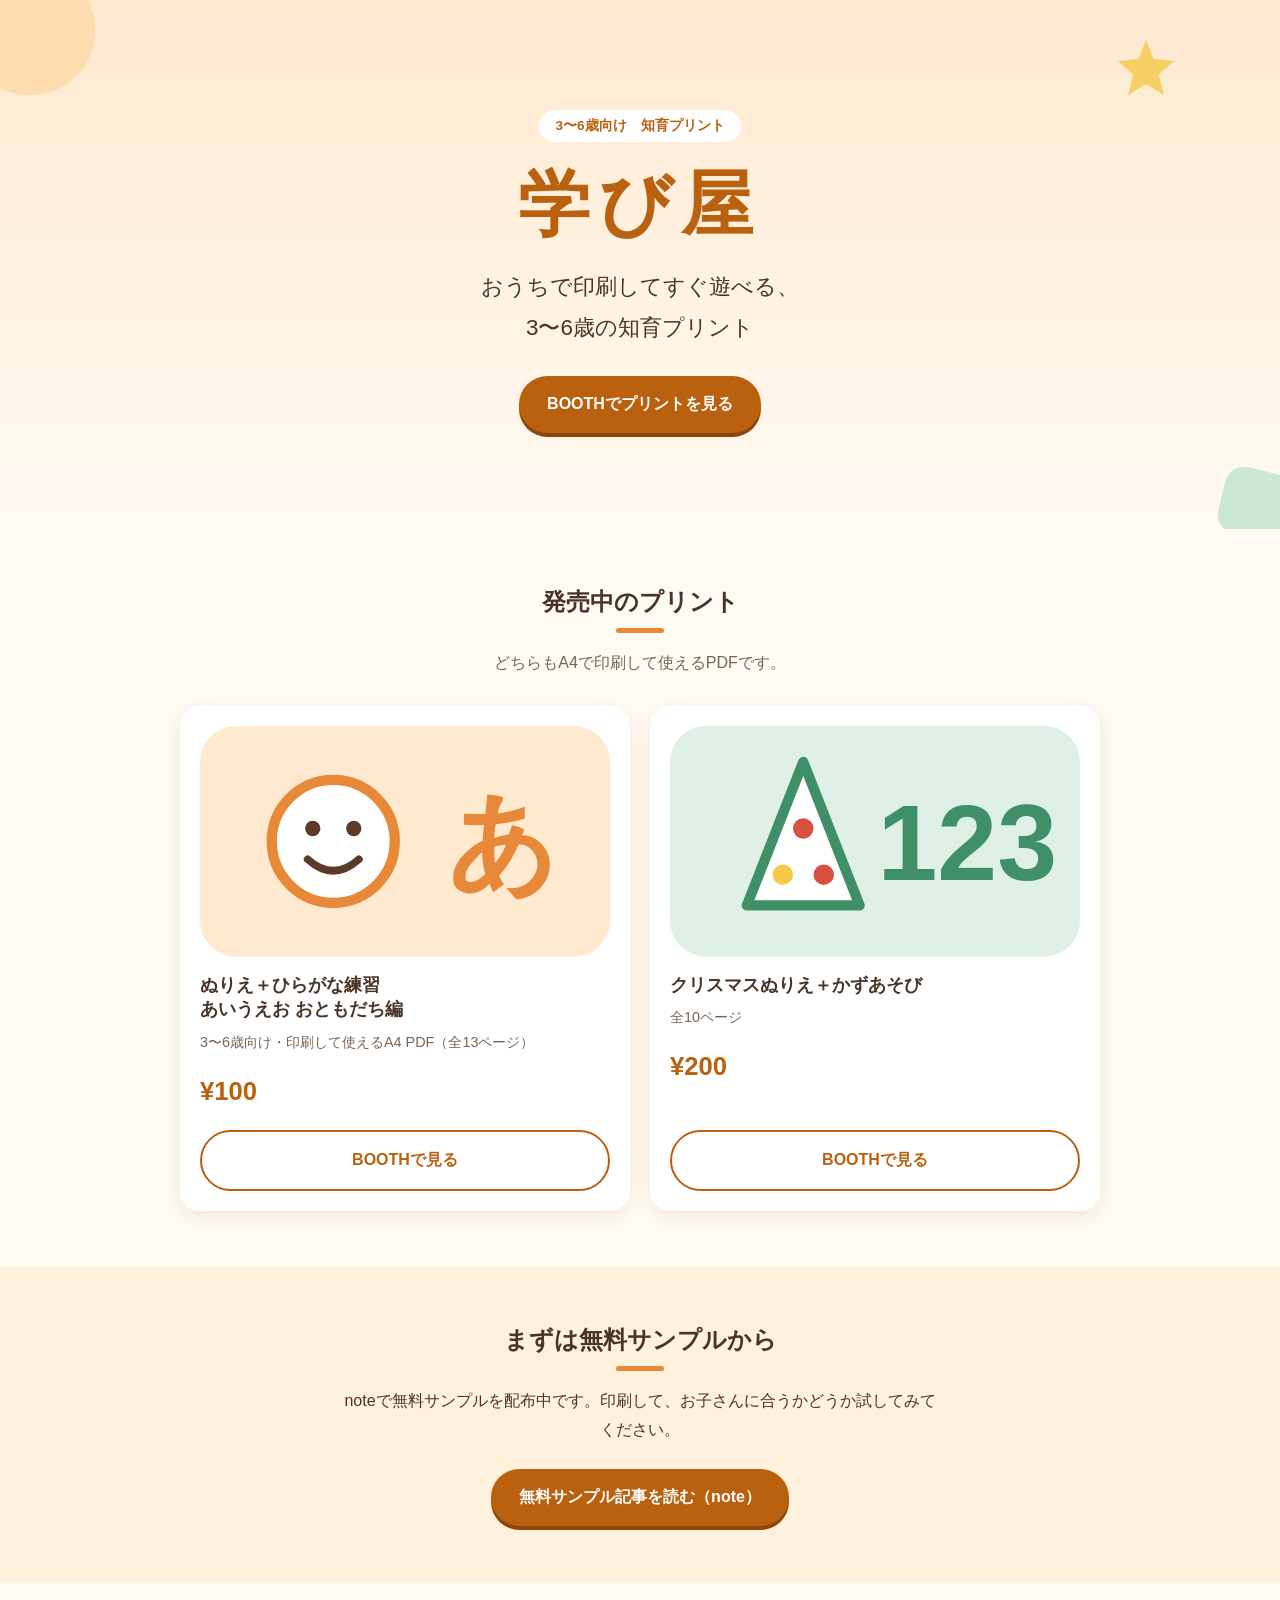
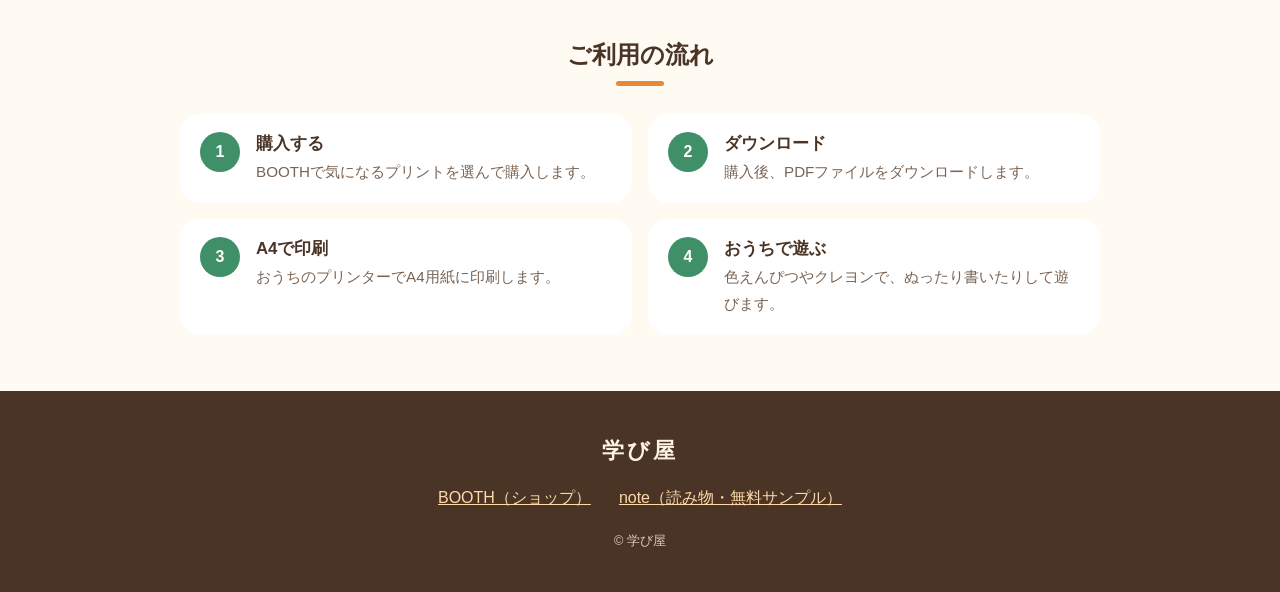
==== index.html @ bd96c27e "Manabiya intro site built by Claude Code, verified by Sunny (2026-11-06)" ====
<!DOCTYPE html>
<html lang="ja">
<head>
<meta charset="utf-8">
<meta name="viewport" content="width=device-width, initial-scale=1">
<title>学び屋｜おうちで印刷してすぐ遊べる、3〜6歳の知育プリント</title>
<meta name="description" content="学び屋は、おうちで印刷して使える3〜6歳向け知育プリントの小さなダウンロードショップです。販売はBOOTH、無料サンプルはnoteで公開中。">
<link rel="stylesheet" href="style.css">
</head>
<body>

<header class="hero">
  <svg class="deco deco-a" viewBox="0 0 120 120" aria-hidden="true"><circle cx="60" cy="60" r="56" fill="#ffd9a8"/></svg>
  <svg class="deco deco-b" viewBox="0 0 100 100" aria-hidden="true"><path d="M50 6l12 30 32 3-24 21 8 32-28-17-28 17 8-32L6 39l32-3z" fill="#f7c948"/></svg>
  <svg class="deco deco-c" viewBox="0 0 100 100" aria-hidden="true"><rect x="12" y="12" width="76" height="76" rx="22" fill="#bfe3d0"/></svg>
  <div class="wrap hero-inner">
    <p class="eyebrow">3〜6歳向け　知育プリント</p>
    <h1><span class="brand">学び屋</span></h1>
    <p class="lead">おうちで印刷してすぐ遊べる、<br>3〜6歳の知育プリント</p>
    <a class="btn btn-primary" href="https://manabiya.booth.pm">BOOTHでプリントを見る</a>
  </div>
</header>

<main>
  <section class="section" id="products">
    <div class="wrap">
      <h2>発売中のプリント</h2>
      <p class="section-note">どちらもA4で印刷して使えるPDFです。</p>
      <div class="cards">
        <article class="card">
          <svg class="card-art" viewBox="0 0 160 90" aria-hidden="true">
            <rect width="160" height="90" rx="14" fill="#ffe9cf"/>
            <circle cx="52" cy="45" r="24" fill="#fff" stroke="#e8893a" stroke-width="4"/>
            <circle cx="44" cy="40" r="3" fill="#5b3a29"/><circle cx="60" cy="40" r="3" fill="#5b3a29"/>
            <path d="M42 52q10 9 20 0" fill="none" stroke="#5b3a29" stroke-width="3" stroke-linecap="round"/>
            <text x="118" y="60" font-size="42" text-anchor="middle" fill="#e8893a" font-weight="700">あ</text>
          </svg>
          <h3>ぬりえ＋ひらがな練習<br>あいうえお おともだち編</h3>
          <p class="meta">3〜6歳向け・印刷して使えるA4 PDF（全13ページ）</p>
          <p class="price">¥100</p>
          <a class="btn btn-secondary" href="https://manabiya.booth.pm/items/9060017">BOOTHで見る</a>
        </article>
        <article class="card">
          <svg class="card-art" viewBox="0 0 160 90" aria-hidden="true">
            <rect width="160" height="90" rx="14" fill="#dff1e7"/>
            <path d="M52 14l22 56H30z" fill="#fff" stroke="#3f8f68" stroke-width="4" stroke-linejoin="round"/>
            <circle cx="52" cy="40" r="4" fill="#d8503f"/><circle cx="44" cy="58" r="4" fill="#f7c948"/><circle cx="60" cy="58" r="4" fill="#d8503f"/>
            <text x="116" y="60" font-size="42" text-anchor="middle" fill="#3f8f68" font-weight="700">123</text>
          </svg>
          <h3>クリスマスぬりえ＋かずあそび</h3>
          <p class="meta">全10ページ</p>
          <p class="price">¥200</p>
          <a class="btn btn-secondary" href="https://manabiya.booth.pm/items/9076817">BOOTHで見る</a>
        </article>
      </div>
    </div>
  </section>

  <section class="section sample" id="sample">
    <div class="wrap narrow">
      <h2>まずは無料サンプルから</h2>
      <p>noteで無料サンプルを配布中です。印刷して、お子さんに合うかどうか試してみてください。</p>
      <a class="btn btn-primary" href="https://note.com/manabiya_print/n/na28b91ef5f6b">無料サンプル記事を読む（note）</a>
    </div>
  </section>

  <section class="section" id="howto">
    <div class="wrap">
      <h2>ご利用の流れ</h2>
      <ol class="steps">
        <li><span class="num">1</span><div><h3>購入する</h3><p>BOOTHで気になるプリントを選んで購入します。</p></div></li>
        <li><span class="num">2</span><div><h3>ダウンロード</h3><p>購入後、PDFファイルをダウンロードします。</p></div></li>
        <li><span class="num">3</span><div><h3>A4で印刷</h3><p>おうちのプリンターでA4用紙に印刷します。</p></div></li>
        <li><span class="num">4</span><div><h3>おうちで遊ぶ</h3><p>色えんぴつやクレヨンで、ぬったり書いたりして遊びます。</p></div></li>
      </ol>
    </div>
  </section>
</main>

<footer class="footer">
  <div class="wrap">
    <p class="brand foot-brand">学び屋</p>
    <ul class="foot-links">
      <li><a href="https://manabiya.booth.pm">BOOTH（ショップ）</a></li>
      <li><a href="https://note.com/manabiya_print">note（読み物・無料サンプル）</a></li>
    </ul>
    <p class="copy">© 学び屋</p>
  </div>
</footer>

</body>
</html>
---- style.css ----
:root{
  --bg:#fffaf2; --ink:#4a3426; --muted:#7a6454;
  --orange:#e8893a; --orange-d:#b9610f; --green:#3f8f68; --cream:#fff1dc;
  --radius:20px;
}
*{box-sizing:border-box}
html{-webkit-text-size-adjust:100%}
body{
  margin:0; background:var(--bg); color:var(--ink);
  font-family:"Hiragino Maru Gothic ProN","Hiragino Sans","BIZ UDPGothic","Yu Gothic","Meiryo",sans-serif;
  line-height:1.8; font-size:16px;
}
.wrap{max-width:960px; margin:0 auto; padding:0 20px}
.narrow{max-width:640px; text-align:center}
h1,h2,h3{line-height:1.4; margin:0}
a{color:inherit}

/* hero */
.hero{position:relative; overflow:hidden; background:linear-gradient(180deg,#ffe9cf 0%,var(--bg) 100%); padding:72px 0 64px; text-align:center}
.hero-inner{position:relative; z-index:1}
.eyebrow{display:inline-block; margin:0 0 12px; padding:4px 16px; border-radius:999px; background:#fff; color:var(--orange-d); font-size:.85rem; font-weight:700}
.brand{font-weight:800; letter-spacing:.12em}
h1 .brand{font-size:3.2rem; color:var(--orange-d)}
.lead{font-size:1.15rem; margin:12px 0 28px}
.deco{position:absolute; opacity:.8}
.deco-a{width:140px; top:-40px; left:-40px}
.deco-b{width:64px; top:36px; right:8%}
.deco-c{width:90px; bottom:-20px; right:-20px; transform:rotate(14deg)}

/* buttons */
.btn{display:inline-block; padding:14px 28px; border-radius:999px; font-weight:700; text-decoration:none; text-align:center; min-height:48px; transition:transform .15s, box-shadow .15s}
.btn:hover{transform:translateY(-2px)}
.btn:focus-visible{outline:3px solid var(--ink); outline-offset:3px}
.btn-primary{background:var(--orange-d); color:#fff; box-shadow:0 4px 0 #8a4709}
.btn-secondary{background:#fff; color:var(--orange-d); border:2px solid var(--orange-d)}

/* sections */
.section{padding:56px 0}
h2{font-size:1.5rem; text-align:center; margin-bottom:8px}
h2::after{content:""; display:block; width:48px; height:5px; border-radius:3px; background:var(--orange); margin:10px auto 0}
.section-note{text-align:center; color:var(--muted); margin:16px 0 28px}

.cards{display:grid; gap:20px; grid-template-columns:1fr}
.card{background:#fff; border-radius:var(--radius); padding:20px; box-shadow:0 6px 18px rgba(120,80,40,.1); display:flex; flex-direction:column; gap:8px}
.card-art{width:100%; height:auto; border-radius:14px}
.card h3{font-size:1.1rem; margin-top:8px}
.meta{margin:0; color:var(--muted); font-size:.9rem}
.price{margin:4px 0 8px; font-size:1.6rem; font-weight:800; color:var(--orange-d)}
.card .btn{margin-top:auto}

.sample{background:var(--cream)}
.sample p{margin:16px 0 24px}

.steps{list-style:none; padding:0; margin:28px 0 0; display:grid; gap:16px}
.steps li{display:flex; gap:16px; align-items:flex-start; background:#fff; border-radius:var(--radius); padding:18px 20px}
.num{flex:none; width:40px; height:40px; border-radius:50%; background:var(--green); color:#fff; font-weight:800; display:grid; place-items:center}
.steps h3{font-size:1.05rem}
.steps p{margin:2px 0 0; color:var(--muted); font-size:.95rem}

/* footer */
.footer{background:var(--ink); color:#fff3e3; padding:40px 0; text-align:center}
.foot-brand{font-size:1.4rem; margin:0 0 12px}
.foot-links{list-style:none; padding:0; margin:0 0 16px; display:flex; flex-direction:column; gap:8px}
.foot-links a{color:#ffd9a8}
.copy{margin:0; font-size:.8rem; opacity:.8}

@media (min-width:720px){
  .hero{padding:110px 0 96px}
  h1 .brand{font-size:4.5rem}
  .lead{font-size:1.4rem}
  .cards{grid-template-columns:1fr 1fr}
  .steps{grid-template-columns:1fr 1fr}
  .foot-links{flex-direction:row; justify-content:center; gap:28px}
}
@media (prefers-reduced-motion:reduce){.btn{transition:none}.btn:hover{transform:none}}
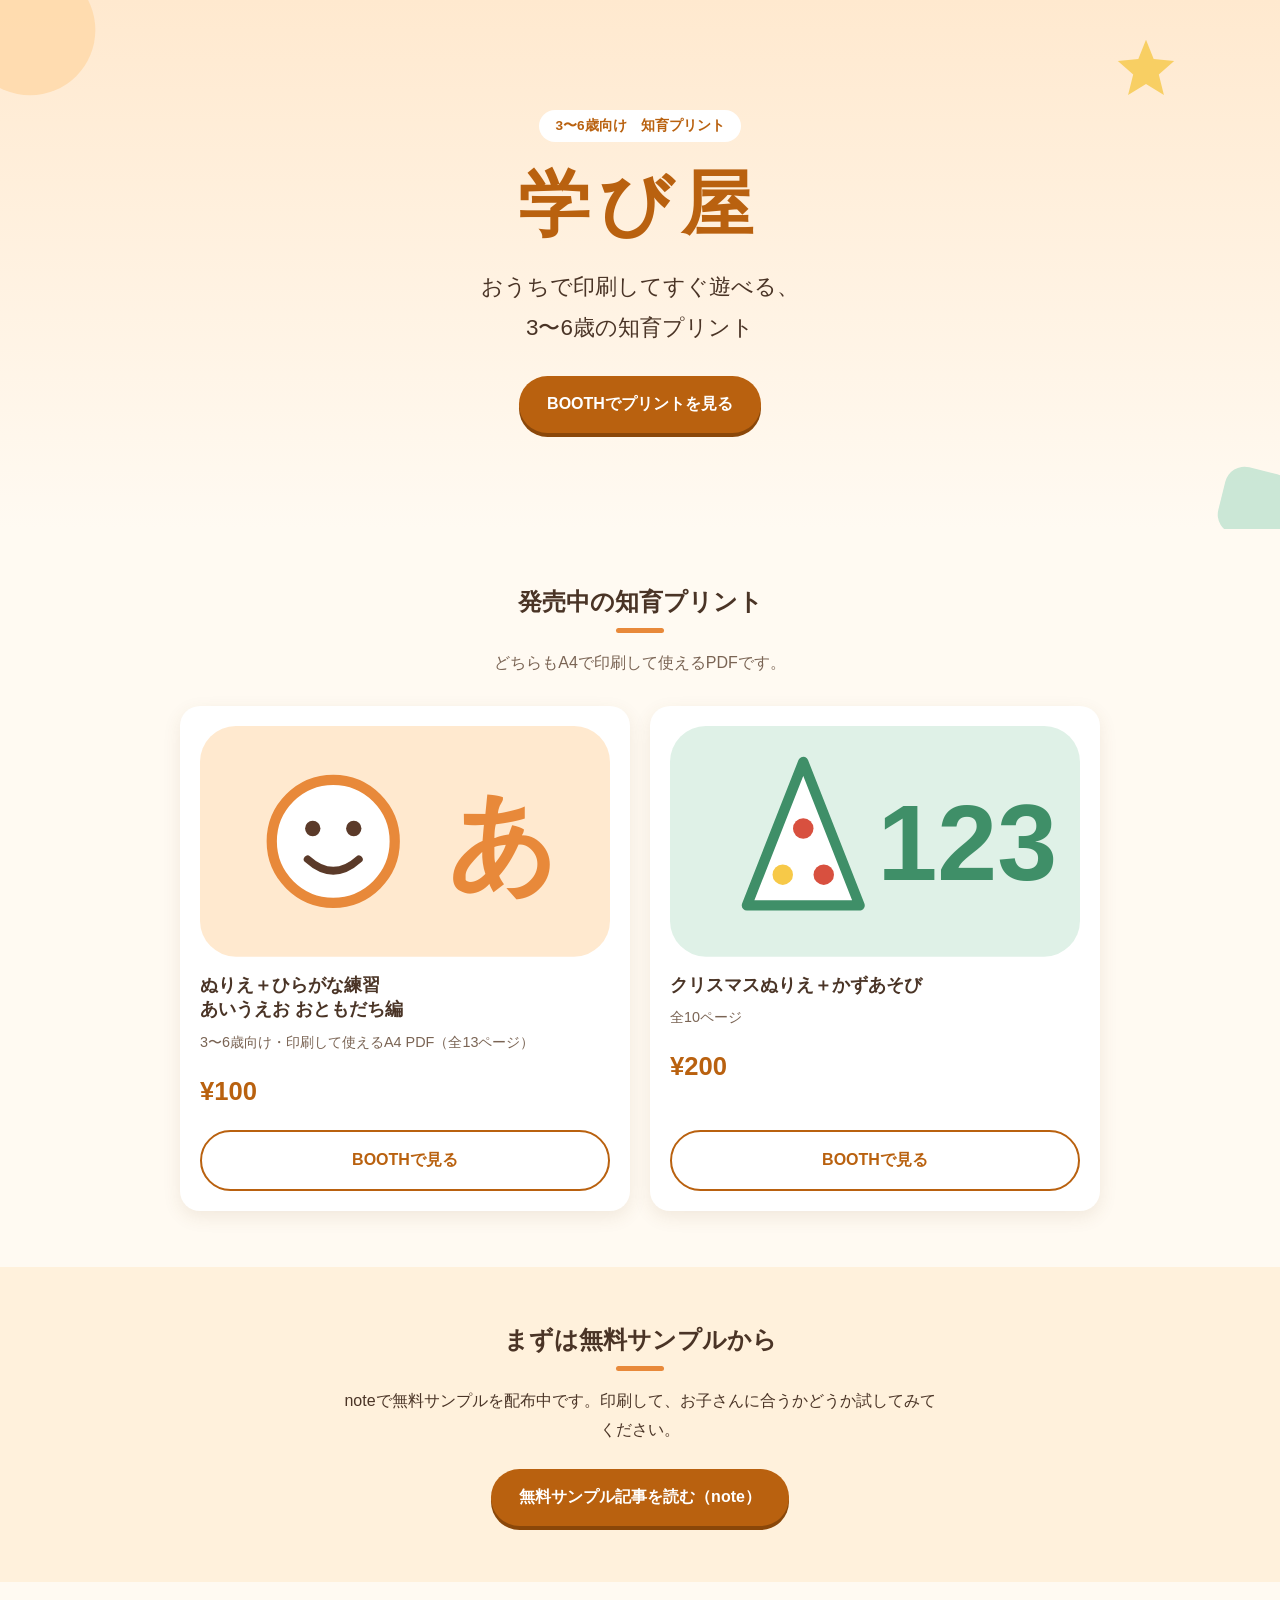
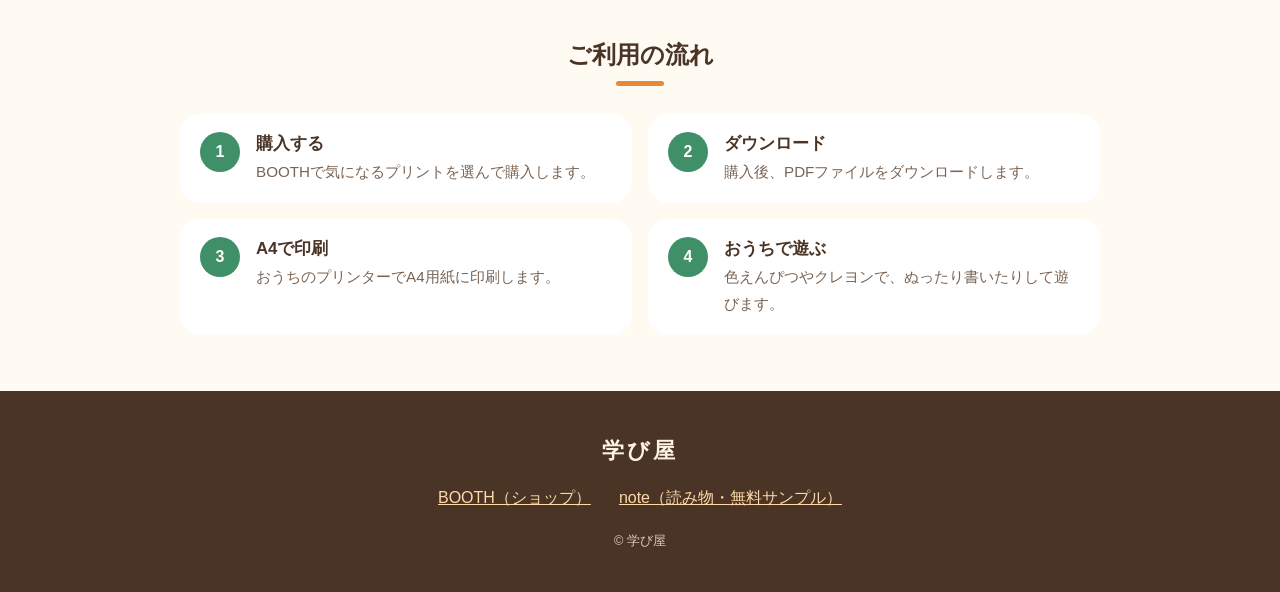
==== commit b6679cd5: "SEO basics: sitemap, robots, canonical/OGP (Claude Code, verified by Sunny)" ====
--- a/index.html
+++ b/index.html
@@ -3,8 +3,14 @@
 <head>
 <meta charset="utf-8">
 <meta name="viewport" content="width=device-width, initial-scale=1">
-<title>学び屋｜おうちで印刷してすぐ遊べる、3〜6歳の知育プリント</title>
+<title>学び屋｜3〜6歳の幼児向け知育プリント｜ぬりえ・ひらがな練習でおうち学習</title>
 <meta name="description" content="学び屋は、おうちで印刷して使える3〜6歳向け知育プリントの小さなダウンロードショップです。販売はBOOTH、無料サンプルはnoteで公開中。">
+<link rel="canonical" href="https://liaoqingliu03-ui.github.io/manabiya-site/">
+<meta property="og:title" content="学び屋｜3〜6歳の幼児向け知育プリント｜ぬりえ・ひらがな練習でおうち学習">
+<meta property="og:description" content="学び屋は、おうちで印刷して使える3〜6歳向け知育プリントの小さなダウンロードショップです。販売はBOOTH、無料サンプルはnoteで公開中。">
+<meta property="og:type" content="website">
+<meta property="og:url" content="https://liaoqingliu03-ui.github.io/manabiya-site/">
+<meta name="twitter:card" content="summary">
 <link rel="stylesheet" href="style.css">
 </head>
 <body>
@@ -24,7 +30,7 @@
 <main>
   <section class="section" id="products">
     <div class="wrap">
-      <h2>発売中のプリント</h2>
+      <h2>発売中の知育プリント</h2>
       <p class="section-note">どちらもA4で印刷して使えるPDFです。</p>
       <div class="cards">
         <article class="card">
